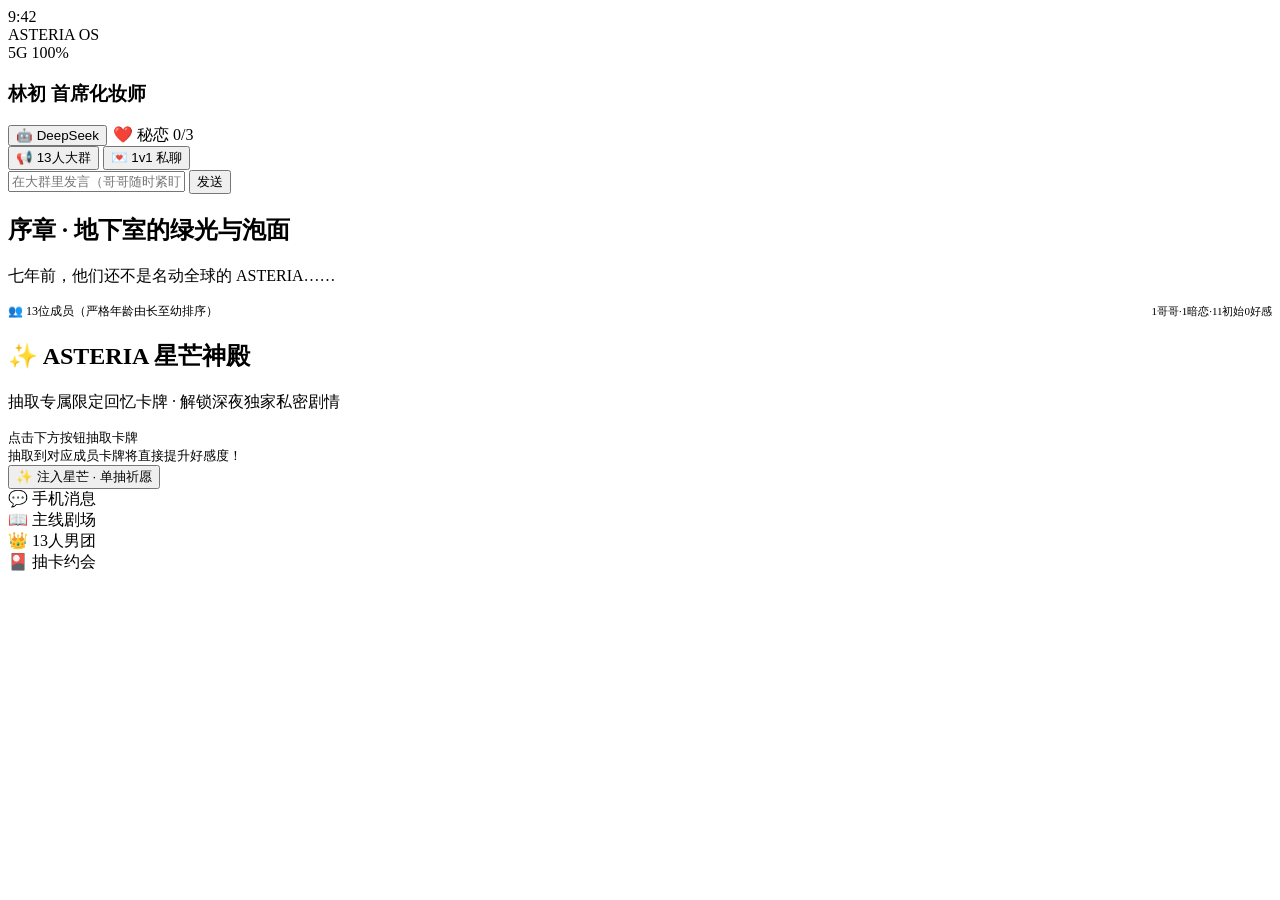
==== static/index.html @ 7b25d42c "feat: complete ASTERIA idol otome game engine with DeepSeek LLM integration" ====
<!DOCTYPE html>
<html lang="zh-CN">
<head>
    <meta charset="UTF-8">
    <meta name="viewport" content="width=device-width, initial-scale=1.0, maximum-scale=1.0, user-scalable=no">
    <title>ASTERIA · 顶流男团恋爱物语 (Idol Otome Game)</title>
    <link rel="stylesheet" href="/css/style.css">
</head>
<body>

<div class="phone-wrapper">
    <!-- 顶部状态栏 -->
    <header class="phone-header">
        <div class="status-bar">
            <span>9:42</span>
            <div class="island-notch">ASTERIA OS</div>
            <span>5G 100%</span>
        </div>
        <div class="player-info-banner">
            <div class="player-meta">
                <h3>
                    <span id="player-name-display">林初</span>
                    <span class="badge-career" id="player-career-display">首席化妆师</span>
                </h3>
            </div>
            <div style="display:flex; gap:6px; align-items:center;">
                <button id="btn-open-llm" class="btn-ai-pill" onclick="openLLMModal()" title="点击配置 DeepSeek AI 拟真对话">
                    <span class="ai-dot"></span>
                    <span id="ai-status-label">🤖 DeepSeek</span>
                </button>
                <div id="danger-pill" class="danger-meter-pill">
                    <span>❤️ 秘恋 0/3</span>
                </div>
            </div>
        </div>
    </header>

    <!-- 主视口内容区 -->
    <main class="phone-content">
        <!-- Tab 1: 手机通讯录与大群/私聊 -->
        <section id="tab-chat" class="tab-pane active">
            <div class="chat-tab-container">
                <div class="chat-subtabs">
                    <button id="btn-subtab-group" class="subtab-btn active" onclick="switchChatSubtab('group')">
                        📢 13人大群
                    </button>
                    <button id="btn-subtab-private" class="subtab-btn" onclick="switchChatSubtab('private')">
                        💌 1v1 私聊
                    </button>
                </div>

                <!-- 13人官方大群视图 -->
                <div id="group-chat-view" style="display:flex; flex-direction:column; flex:1; overflow:hidden;">
                    <div id="group-messages-box" class="chat-messages-box"></div>
                    <div class="chat-input-row">
                        <input type="text" id="group-input" class="chat-input" placeholder="在大群里发言（哥哥随时紧盯防狼）..." onkeydown="if(event.key==='Enter') sendGroupMessage()">
                        <button class="chat-send-btn" onclick="sendGroupMessage()">发送</button>
                    </div>
                </div>

                <!-- 1v1 私聊视图 -->
                <div id="private-chat-view" style="display:none; flex-direction:column; flex:1; overflow:hidden;">
                    <div id="private-slider" class="private-member-slider"></div>
                    <div id="private-chat-title" style="font-size:11px; color:var(--accent-gold); margin-bottom:6px; font-weight:600;"></div>
                    <div id="private-messages-box" class="chat-messages-box"></div>
                    <div class="chat-input-row">
                        <input type="text" id="private-input" class="chat-input" placeholder="与他悄悄私聊..." onkeydown="if(event.key==='Enter') sendPrivateMessage()">
                        <button class="chat-send-btn" onclick="sendPrivateMessage()">私戳</button>
                    </div>
                </div>
            </div>
        </section>

        <!-- Tab 2: 视觉小说主线剧场 -->
        <section id="tab-story" class="tab-pane">
            <div class="story-container">
                <div class="story-header">
                    <h2 id="story-chapter-title">序章 · 地下室的绿光与泡面</h2>
                    <p id="story-chapter-desc">七年前，他们还不是名动全球的 ASTERIA……</p>
                </div>
                <div id="story-viewport" class="story-viewport"></div>
                <div id="story-choices-container" class="story-choices"></div>
            </div>
        </section>

        <!-- Tab 3: 13 人全员花名册 (年龄排序) -->
        <section id="tab-roster" class="tab-pane">
            <div style="font-size:12px;color:var(--text-muted);margin-bottom:10px;display:flex;justify-content:space-between;align-items:center;">
                <span>👥 13位成员（严格年龄由长至幼排序）</span>
                <span style="color:var(--accent-gold);font-size:11px;">1哥哥·1暗恋·11初始0好感</span>
            </div>
            <div id="roster-list" class="roster-container"></div>
        </section>

        <!-- Tab 4: 抽卡神殿 -->
        <section id="tab-gacha" class="tab-pane">
            <div class="gacha-container">
                <div class="gacha-banner">
                    <h2>✨ ASTERIA 星芒神殿</h2>
                    <p>抽取专属限定回忆卡牌 · 解锁深夜独家私密剧情</p>
                </div>
                <div id="gacha-result-box" class="gacha-card-result">
                    <div style="color:var(--text-muted);font-size:13px;">
                        点击下方按钮抽取卡牌<br>抽取到对应成员卡牌将直接提升好感度！
                    </div>
                </div>
                <button id="btn-draw-card" class="gacha-btn-main" onclick="drawGachaCard()">
                    ✨ 注入星芒 · 单抽祈愿
                </button>
            </div>
        </section>
    </main>

    <!-- 底部导航 Dock 栏 -->
    <nav class="bottom-nav">
        <div class="nav-item active" data-tab="tab-chat">
            <span class="icon">💬</span>
            <span>手机消息</span>
        </div>
        <div class="nav-item" data-tab="tab-story">
            <span class="icon">📖</span>
            <span>主线剧场</span>
        </div>
        <div class="nav-item" data-tab="tab-roster">
            <span class="icon">👑</span>
            <span>13人男团</span>
        </div>
        <div class="nav-item" data-tab="tab-gacha">
            <span class="icon">🎴</span>
            <span>抽卡约会</span>
        </div>
    </nav>

    <!-- 开局创角与命运轮盘模态框 (Genesis Modal) -->
    <div id="genesis-modal" class="modal-overlay" style="display:none;">
        <div class="modal-card">
            <h2>🎲 ASTERIA 命运启航 (从0开局)</h2>
            <p style="font-size:12px;color:var(--text-muted);text-align:center;margin-bottom:14px;">
                重新开始攻略！每次开局随机抽取 1 位亲哥哥，再从 12 位队友中秘密抽取 1 位暗恋者！其余 11 人从 0 好感开始慢慢攀登！
            </p>

            <div class="genesis-field">
                <label>女主姓名</label>
                <input type="text" id="genesis-name" class="genesis-input" value="林初">
            </div>

            <div class="genesis-field">
                <label>选择女主自由职业（决定专属切入视角与剧情加成）</label>
                <div id="career-options-container" class="career-grid"></div>
            </div>

            <button id="btn-start-genesis" class="btn-primary-block" onclick="submitGenesis()">
                🎲 启动命运轮盘 (从0开始)
            </button>
        </div>
    </div>

    <!-- DeepSeek 大模型驱动设置模态框 (LLM Modal) -->
    <div id="llm-modal" class="modal-overlay" style="display:none;">
        <div class="modal-card">
            <div style="display:flex; justify-content:space-between; align-items:center; margin-bottom:8px;">
                <h2 style="font-size:16px; margin:0;">🤖 DeepSeek AI 灵魂注入</h2>
                <button onclick="closeLLMModal()" style="background:none; border:none; color:var(--text-muted); font-size:18px; cursor:pointer;">✕</button>
            </div>
            <p style="font-size:12px;color:var(--text-muted);margin-bottom:12px;line-height:1.5;">
                接入 <b>DeepSeek-V3/R1</b>，赋予 13 位男主无穷尽的拟真即时对话、兄妹查岗修罗场与病娇黑化推拉。若未配置或调用超时，系统将自动无缝降级为本地精修台词保底。
            </p>

            <div class="genesis-field">
                <label>DeepSeek API Key</label>
                <div style="display:flex; gap:6px;">
                    <input type="password" id="llm-api-key" class="genesis-input" placeholder="sk-xxxxxxxxxxxxxxxxxxxx" style="flex:1;">
                    <button type="button" class="btn-mini" onclick="toggleKeyVisibility()" style="white-space:nowrap;">👁️</button>
                </div>
            </div>

            <div class="genesis-field">
                <label>模型选择</label>
                <select id="llm-model-select" class="genesis-input" style="background:var(--bg-secondary); color:var(--text-primary);">
                    <option value="deepseek-chat">deepseek-chat (DeepSeek-V3 推荐 · 拟真推拉秒回)</option>
                    <option value="deepseek-reasoner">deepseek-reasoner (DeepSeek-R1 · 深度思考版)</option>
                </select>
            </div>

            <div class="genesis-field">
                <label>API Base URL (默认官方地址)</label>
                <input type="text" id="llm-api-base" class="genesis-input" value="https://api.deepseek.com">
            </div>

            <div id="llm-status-box" style="font-size:11px; padding:8px 10px; border-radius:8px; margin-bottom:12px; background:rgba(255,255,255,0.05); color:var(--text-muted); border:1px solid var(--border-color);">
                检测状态中...
            </div>

            <div style="display:flex; gap:8px;">
                <button id="btn-test-llm" class="btn-mini" style="flex:1; padding:8px;" onclick="testLLMConnection()">⚡ 测试连接</button>
                <button id="btn-save-llm" class="chat-send-btn" style="flex:1; padding:8px;" onclick="saveLLMConfig()">💾 保存并激活</button>
            </div>

            <div style="margin-top:8px; text-align:center;">
                <button onclick="clearLLMConfig()" style="background:none; border:none; font-size:11px; color:#e74c3c; cursor:pointer; text-decoration:underline;">
                    清空 Key / 切回纯本地词库
                </button>
            </div>
        </div>
    </div>
</div>

<script src="/js/app.js"></script>
</body>
</html>
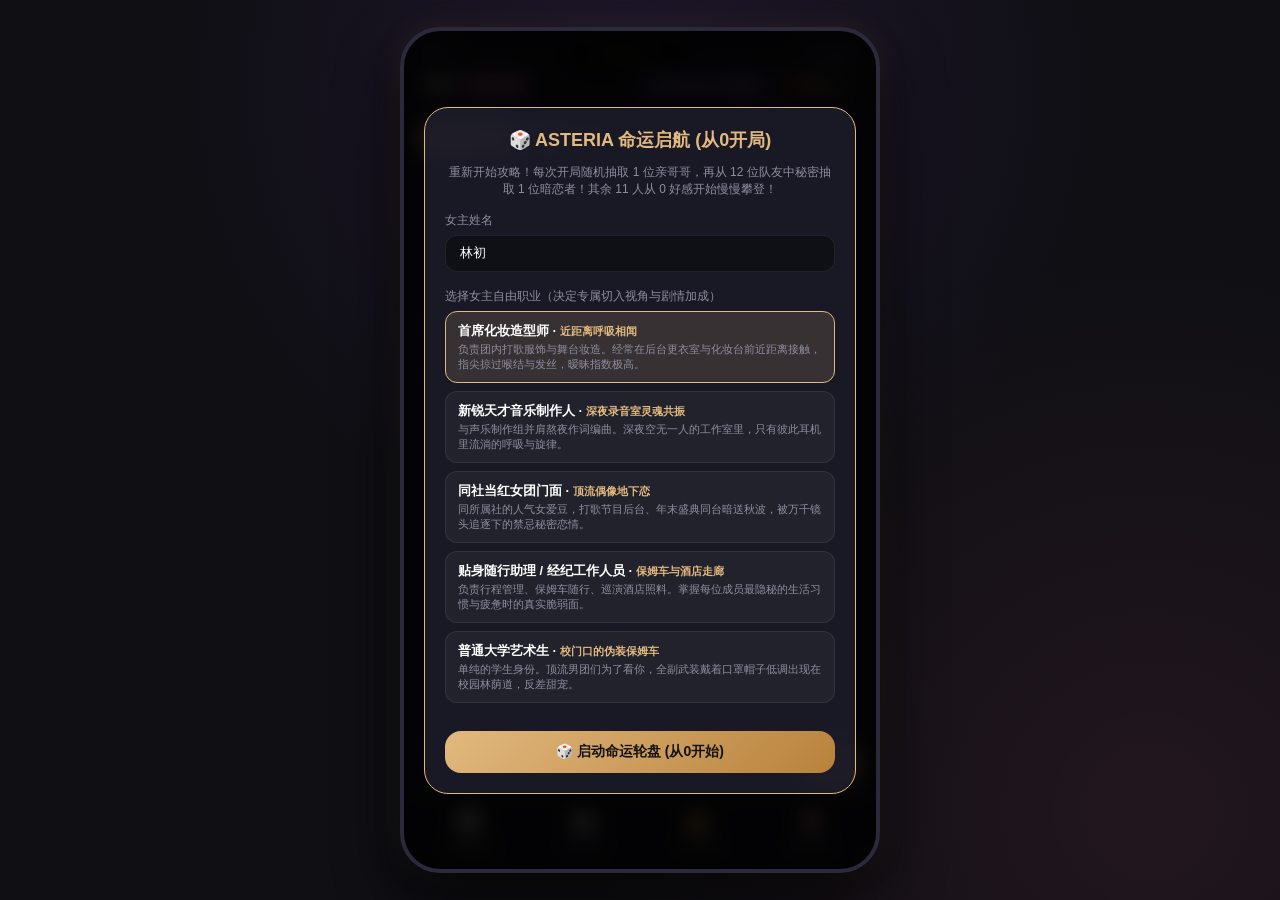
==== commit e27e0ae9: "fix: replace root index.html with ASTERIA game and support GitHub Pages standalone mode" ====
--- a/static/index.html
+++ b/static/index.html
@@ -4,7 +4,7 @@
     <meta charset="UTF-8">
     <meta name="viewport" content="width=device-width, initial-scale=1.0, maximum-scale=1.0, user-scalable=no">
     <title>ASTERIA · 顶流男团恋爱物语 (Idol Otome Game)</title>
-    <link rel="stylesheet" href="/css/style.css">
+    <link rel="stylesheet" href="./css/style.css">
 </head>
 <body>
 
@@ -205,6 +205,8 @@
     </div>
 </div>
 
-<script src="/js/app.js"></script>
+<script src="./js/game_data.js"></script>
+<script src="./js/client_engine.js"></script>
+<script src="./js/app.js"></script>
 </body>
 </html>
--- a/static/css/style.css
+++ b/static/css/style.css
@@ -0,0 +1,900 @@
+/* ASTERIA 乙女向工业级前端样式表 */
+:root {
+  --bg-primary: #0f0f14;
+  --bg-secondary: #181822;
+  --bg-card: rgba(30, 30, 44, 0.85);
+  --border-color: rgba(255, 255, 255, 0.08);
+  --accent-gold: #e2b97f;
+  --accent-pink: #ff6b8b;
+  --accent-purple: #9b51e0;
+  --accent-cyan: #00d2d3;
+  --text-primary: #ffffff;
+  --text-muted: #8e8ea0;
+  --danger-red: #ff4757;
+  --danger-glow: rgba(255, 71, 87, 0.4);
+}
+
+/* 全团黑化专属暗黑疯批主题 */
+body.blackened-mode {
+  --bg-primary: #0a0304;
+  --bg-secondary: #1a0508;
+  --bg-card: rgba(45, 10, 15, 0.9);
+  --border-color: rgba(255, 71, 87, 0.3);
+  --accent-gold: #ff3838;
+  --accent-pink: #c0392b;
+  --text-primary: #ffdddd;
+  animation: pulse-danger 3s infinite alternate;
+}
+
+@keyframes pulse-danger {
+  0% { box-shadow: inset 0 0 50px rgba(255, 0, 0, 0.2); }
+  100% { box-shadow: inset 0 0 100px rgba(255, 0, 0, 0.4); }
+}
+
+* {
+  box-sizing: border-box;
+  margin: 0;
+  padding: 0;
+  font-family: -apple-system, BlinkMacSystemFont, "PingFang SC", "Hiragino Sans GB", "Microsoft YaHei", sans-serif;
+  -webkit-font-smoothing: antialiased;
+}
+
+body {
+  background-color: var(--bg-primary);
+  color: var(--text-primary);
+  min-height: 100vh;
+  display: flex;
+  justify-content: center;
+  align-items: center;
+  background-image: radial-gradient(circle at 50% 10%, rgba(155, 81, 224, 0.12), transparent 45%),
+                    radial-gradient(circle at 90% 90%, rgba(255, 107, 139, 0.08), transparent 40%);
+}
+
+/* 手机模拟器外壳 */
+.phone-wrapper {
+  width: 100%;
+  max-width: 480px;
+  height: 94vh;
+  max-height: 920px;
+  background-color: var(--bg-secondary);
+  border-radius: 40px;
+  border: 4px solid #2a2a3c;
+  box-shadow: 0 25px 60px rgba(0, 0, 0, 0.8), 0 0 30px rgba(226, 185, 127, 0.1);
+  display: flex;
+  flex-direction: column;
+  overflow: hidden;
+  position: relative;
+}
+
+/* 顶部状态栏与灵动岛 */
+.phone-header {
+  padding: 12px 20px 8px;
+  background: rgba(20, 20, 30, 0.8);
+  backdrop-filter: blur(16px);
+  border-bottom: 1px solid var(--border-color);
+  z-index: 10;
+}
+
+.status-bar {
+  display: flex;
+  justify-content: space-between;
+  align-items: center;
+  font-size: 12px;
+  color: var(--text-muted);
+  margin-bottom: 8px;
+}
+
+.island-notch {
+  background: #000;
+  width: 110px;
+  height: 22px;
+  border-radius: 12px;
+  display: flex;
+  align-items: center;
+  justify-content: center;
+  font-size: 11px;
+  color: var(--accent-gold);
+  letter-spacing: 0.5px;
+}
+
+.player-info-banner {
+  display: flex;
+  justify-content: space-between;
+  align-items: center;
+}
+
+.player-meta h3 {
+  font-size: 15px;
+  font-weight: 600;
+  color: #fff;
+  display: flex;
+  align-items: center;
+  gap: 6px;
+}
+
+.badge-career {
+  font-size: 11px;
+  padding: 2px 8px;
+  border-radius: 12px;
+  background: linear-gradient(135deg, rgba(255, 107, 139, 0.25), rgba(155, 81, 224, 0.25));
+  border: 1px solid rgba(255, 107, 139, 0.4);
+  color: #ff9fb4;
+}
+
+.danger-meter-pill {
+  font-size: 11px;
+  padding: 4px 10px;
+  border-radius: 16px;
+  background: rgba(0, 0, 0, 0.5);
+  border: 1px solid var(--accent-gold);
+  color: var(--accent-gold);
+  display: flex;
+  align-items: center;
+  gap: 5px;
+  font-weight: 600;
+}
+
+.danger-meter-pill.danger-high {
+  border-color: var(--danger-red);
+  color: var(--danger-red);
+  background: rgba(255, 71, 87, 0.2);
+  animation: blink-pill 1s infinite alternate;
+}
+
+@keyframes blink-pill {
+  0% { transform: scale(1); }
+  100% { transform: scale(1.05); }
+}
+
+/* 主内容视图容器 */
+.phone-content {
+  flex: 1;
+  overflow-y: auto;
+  position: relative;
+  scrollbar-width: thin;
+  scrollbar-color: rgba(255, 255, 255, 0.2) transparent;
+}
+
+.tab-pane {
+  display: none;
+  padding: 16px;
+  height: 100%;
+  animation: fadeIn 0.25s ease;
+}
+
+.tab-pane.active {
+  display: flex;
+  flex-direction: column;
+}
+
+@keyframes fadeIn {
+  from { opacity: 0; transform: translateY(6px); }
+  to { opacity: 1; transform: translateY(0); }
+}
+
+/* 底部应用栏 / Dock 栏 */
+.bottom-nav {
+  display: flex;
+  justify-content: space-around;
+  padding: 10px 8px 16px;
+  background: rgba(18, 18, 28, 0.95);
+  backdrop-filter: blur(20px);
+  border-top: 1px solid var(--border-color);
+  z-index: 10;
+}
+
+.nav-item {
+  display: flex;
+  flex-direction: column;
+  align-items: center;
+  gap: 4px;
+  color: var(--text-muted);
+  font-size: 11px;
+  cursor: pointer;
+  transition: all 0.2s ease;
+  flex: 1;
+}
+
+.nav-item .icon {
+  font-size: 20px;
+}
+
+.nav-item.active {
+  color: var(--accent-gold);
+  transform: scale(1.05);
+}
+
+/* Tab 1: 手机大群与私聊交互 */
+.chat-tab-container {
+  display: flex;
+  flex-direction: column;
+  height: 100%;
+}
+
+.chat-subtabs {
+  display: flex;
+  gap: 8px;
+  margin-bottom: 12px;
+}
+
+.subtab-btn {
+  padding: 6px 14px;
+  border-radius: 20px;
+  border: 1px solid var(--border-color);
+  background: rgba(255, 255, 255, 0.05);
+  color: var(--text-muted);
+  font-size: 12px;
+  cursor: pointer;
+  transition: all 0.2s;
+}
+
+.subtab-btn.active {
+  background: linear-gradient(135deg, var(--accent-gold), #d4984f);
+  color: #12121c;
+  font-weight: 600;
+  border-color: var(--accent-gold);
+}
+
+.chat-messages-box {
+  flex: 1;
+  overflow-y: auto;
+  display: flex;
+  flex-direction: column;
+  gap: 12px;
+  padding-right: 4px;
+  margin-bottom: 12px;
+}
+
+.message-bubble {
+  max-width: 82%;
+  display: flex;
+  flex-direction: column;
+}
+
+.message-bubble.other {
+  align-self: flex-start;
+}
+
+.message-bubble.mine {
+  align-self: flex-end;
+}
+
+.msg-sender {
+  font-size: 11px;
+  color: var(--accent-gold);
+  margin-bottom: 3px;
+  display: flex;
+  align-items: center;
+  gap: 4px;
+}
+
+.msg-tag-brother {
+  background: #3498db;
+  color: #fff;
+  padding: 1px 4px;
+  border-radius: 4px;
+  font-size: 9px;
+}
+
+.msg-tag-crush {
+  background: #e74c3c;
+  color: #fff;
+  padding: 1px 4px;
+  border-radius: 4px;
+  font-size: 9px;
+}
+
+.msg-tag-dating {
+  background: #ff6b8b;
+  color: #fff;
+  padding: 1px 4px;
+  border-radius: 4px;
+  font-size: 9px;
+}
+
+.msg-body {
+  padding: 10px 14px;
+  border-radius: 16px;
+  font-size: 13px;
+  line-height: 1.45;
+  word-break: break-word;
+}
+
+.message-bubble.other .msg-body {
+  background: var(--bg-card);
+  color: #fff;
+  border: 1px solid var(--border-color);
+  border-top-left-radius: 4px;
+}
+
+.message-bubble.mine .msg-body {
+  background: linear-gradient(135deg, var(--accent-gold), #c99349);
+  color: #111;
+  font-weight: 500;
+  border-top-right-radius: 4px;
+}
+
+.chat-input-row {
+  display: flex;
+  gap: 8px;
+  align-items: center;
+}
+
+.chat-input {
+  flex: 1;
+  padding: 10px 14px;
+  border-radius: 20px;
+  background: var(--bg-card);
+  border: 1px solid var(--border-color);
+  color: #fff;
+  font-size: 13px;
+  outline: none;
+}
+
+.chat-send-btn {
+  padding: 10px 16px;
+  border-radius: 20px;
+  background: linear-gradient(135deg, var(--accent-gold), #b8823b);
+  border: none;
+  color: #111;
+  font-weight: 600;
+  font-size: 13px;
+  cursor: pointer;
+}
+
+/* 1v1 私聊选人横条 */
+.private-member-slider {
+  display: flex;
+  gap: 10px;
+  overflow-x: auto;
+  padding: 4px 2px 10px;
+  margin-bottom: 10px;
+  scrollbar-width: none;
+}
+
+.member-chip {
+  flex-shrink: 0;
+  display: flex;
+  flex-direction: column;
+  align-items: center;
+  gap: 4px;
+  cursor: pointer;
+  opacity: 0.6;
+  transition: all 0.2s;
+}
+
+.member-chip.selected {
+  opacity: 1;
+  transform: scale(1.08);
+}
+
+.chip-avatar {
+  width: 44px;
+  height: 44px;
+  border-radius: 50%;
+  display: flex;
+  align-items: center;
+  justify-content: center;
+  font-size: 15px;
+  font-weight: bold;
+  color: #fff;
+  border: 2px solid transparent;
+}
+
+.member-chip.selected .chip-avatar {
+  border-color: var(--accent-gold);
+  box-shadow: 0 0 12px var(--accent-gold);
+}
+
+.chip-name {
+  font-size: 11px;
+  color: #ddd;
+}
+
+/* Tab 2: 视觉小说剧场 (Story AVG) */
+.story-container {
+  height: 100%;
+  display: flex;
+  flex-direction: column;
+  justify-content: space-between;
+}
+
+.story-header {
+  margin-bottom: 10px;
+}
+
+.story-header h2 {
+  font-size: 16px;
+  color: var(--accent-gold);
+}
+
+.story-header p {
+  font-size: 11px;
+  color: var(--text-muted);
+  margin-top: 2px;
+}
+
+.story-viewport {
+  flex: 1;
+  background: linear-gradient(180deg, rgba(20, 15, 30, 0.9), rgba(10, 8, 16, 0.95));
+  border-radius: 20px;
+  border: 1px solid var(--border-color);
+  padding: 16px;
+  display: flex;
+  flex-direction: column;
+  gap: 14px;
+  overflow-y: auto;
+  position: relative;
+}
+
+.story-bubble {
+  background: rgba(255, 255, 255, 0.04);
+  border-left: 3px solid var(--accent-gold);
+  padding: 10px 14px;
+  border-radius: 8px;
+  font-size: 13px;
+  line-height: 1.5;
+}
+
+.story-bubble .speaker-name {
+  font-weight: 600;
+  color: var(--accent-gold);
+  margin-bottom: 4px;
+  font-size: 12px;
+}
+
+.story-choices {
+  display: flex;
+  flex-direction: column;
+  gap: 10px;
+  margin-top: 14px;
+}
+
+.choice-btn {
+  padding: 12px 16px;
+  border-radius: 12px;
+  background: linear-gradient(135deg, rgba(40, 35, 60, 0.9), rgba(30, 25, 45, 0.9));
+  border: 1px solid rgba(226, 185, 127, 0.3);
+  color: #fff;
+  font-size: 13px;
+  text-align: left;
+  cursor: pointer;
+  transition: all 0.2s;
+  display: flex;
+  align-items: center;
+  justify-content: space-between;
+}
+
+.choice-btn:hover {
+  border-color: var(--accent-gold);
+  background: rgba(226, 185, 127, 0.15);
+  transform: translateX(4px);
+}
+
+/* Tab 3: 13 人全员花名册 */
+.roster-container {
+  display: flex;
+  flex-direction: column;
+  gap: 12px;
+  height: 100%;
+  overflow-y: auto;
+}
+
+.character-card {
+  background: var(--bg-card);
+  border: 1px solid var(--border-color);
+  border-radius: 16px;
+  padding: 12px 14px;
+  display: flex;
+  gap: 12px;
+  align-items: center;
+  transition: all 0.2s;
+}
+
+.character-card.is-brother {
+  border-color: #3498db;
+  background: linear-gradient(135deg, rgba(52, 152, 219, 0.1), transparent);
+}
+
+.character-card.is-crush {
+  border-color: #e74c3c;
+  background: linear-gradient(135deg, rgba(231, 76, 60, 0.1), transparent);
+}
+
+.character-card.is-dating {
+  border-color: var(--accent-pink);
+  background: linear-gradient(135deg, rgba(255, 107, 139, 0.18), transparent);
+  box-shadow: 0 0 15px rgba(255, 107, 139, 0.2);
+}
+
+.card-avatar-box {
+  position: relative;
+}
+
+.card-avatar {
+  width: 52px;
+  height: 52px;
+  border-radius: 14px;
+  display: flex;
+  align-items: center;
+  justify-content: center;
+  font-size: 18px;
+  font-weight: bold;
+  color: #fff;
+}
+
+.card-age-tag {
+  position: absolute;
+  top: -6px;
+  left: -6px;
+  background: rgba(0, 0, 0, 0.85);
+  border: 1px solid var(--accent-gold);
+  color: var(--accent-gold);
+  font-size: 9px;
+  padding: 1px 4px;
+  border-radius: 8px;
+}
+
+.card-info {
+  flex: 1;
+}
+
+.card-name-row {
+  display: flex;
+  justify-content: space-between;
+  align-items: center;
+  margin-bottom: 2px;
+}
+
+.card-name {
+  font-size: 14px;
+  font-weight: 600;
+  color: #fff;
+}
+
+.card-identity-tag {
+  font-size: 10px;
+  padding: 1px 6px;
+  border-radius: 10px;
+  font-weight: 500;
+}
+
+.tag-brother { background: #3498db; color: #fff; }
+.tag-crush { background: #e74c3c; color: #fff; }
+.tag-dating { background: #ff6b8b; color: #fff; }
+.tag-member { background: rgba(255, 255, 255, 0.1); color: #aaa; }
+
+.card-unit {
+  font-size: 11px;
+  color: var(--text-muted);
+  margin-bottom: 6px;
+}
+
+.aff-bar-wrapper {
+  background: rgba(0, 0, 0, 0.4);
+  height: 6px;
+  border-radius: 3px;
+  overflow: hidden;
+  margin-bottom: 6px;
+}
+
+.aff-bar-fill {
+  background: linear-gradient(90deg, var(--accent-gold), var(--accent-pink));
+  height: 100%;
+  border-radius: 3px;
+  transition: width 0.3s;
+}
+
+.card-actions {
+  display: flex;
+  gap: 6px;
+}
+
+.btn-mini {
+  padding: 4px 8px;
+  font-size: 10px;
+  border-radius: 8px;
+  border: 1px solid var(--border-color);
+  background: rgba(255, 255, 255, 0.06);
+  color: #fff;
+  cursor: pointer;
+  transition: all 0.2s;
+}
+
+.btn-mini:hover {
+  background: var(--accent-gold);
+  color: #111;
+}
+
+/* Tab 4: 抽卡神殿 */
+.gacha-container {
+  display: flex;
+  flex-direction: column;
+  align-items: center;
+  height: 100%;
+  justify-content: space-between;
+  text-align: center;
+}
+
+.gacha-banner {
+  width: 100%;
+  padding: 24px 16px;
+  border-radius: 20px;
+  background: linear-gradient(135deg, rgba(155, 81, 224, 0.3), rgba(255, 107, 139, 0.2));
+  border: 1px solid var(--border-color);
+  margin-bottom: 16px;
+}
+
+.gacha-banner h2 {
+  font-size: 18px;
+  color: var(--accent-gold);
+  margin-bottom: 6px;
+}
+
+.gacha-banner p {
+  font-size: 12px;
+  color: #ccc;
+}
+
+.gacha-card-result {
+  flex: 1;
+  width: 100%;
+  display: flex;
+  flex-direction: column;
+  justify-content: center;
+  align-items: center;
+}
+
+.card-display-box {
+  width: 220px;
+  height: 310px;
+  border-radius: 18px;
+  background: linear-gradient(135deg, #2b1f3d, #1a1528);
+  border: 2px solid var(--accent-gold);
+  box-shadow: 0 10px 30px rgba(226, 185, 127, 0.25);
+  display: flex;
+  flex-direction: column;
+  justify-content: space-between;
+  padding: 16px;
+  animation: cardFlip 0.5s ease;
+}
+
+@keyframes cardFlip {
+  0% { transform: rotateY(90deg) scale(0.8); opacity: 0; }
+  100% { transform: rotateY(0deg) scale(1); opacity: 1; }
+}
+
+.card-tier-badge {
+  align-self: flex-start;
+  padding: 2px 10px;
+  border-radius: 12px;
+  font-size: 12px;
+  font-weight: 800;
+  background: linear-gradient(90deg, #f39c12, #e74c3c);
+  color: #fff;
+}
+
+.card-title-lg {
+  font-size: 17px;
+  font-weight: bold;
+  color: var(--accent-gold);
+  margin: 8px 0 4px;
+}
+
+.card-owner {
+  font-size: 13px;
+  color: #ddd;
+}
+
+.card-story-snippet {
+  font-size: 11px;
+  color: #aaa;
+  line-height: 1.4;
+  text-align: left;
+  background: rgba(0, 0, 0, 0.4);
+  padding: 8px;
+  border-radius: 8px;
+  margin-top: 8px;
+}
+
+.gacha-btn-main {
+  width: 100%;
+  padding: 14px;
+  border-radius: 25px;
+  background: linear-gradient(135deg, var(--accent-gold), #b8823b);
+  border: none;
+  font-size: 15px;
+  font-weight: bold;
+  color: #111;
+  cursor: pointer;
+  box-shadow: 0 4px 15px rgba(226, 185, 127, 0.4);
+  margin-top: 16px;
+  transition: all 0.2s;
+}
+
+.gacha-btn-main:hover {
+  transform: translateY(-2px);
+  box-shadow: 0 6px 20px rgba(226, 185, 127, 0.6);
+}
+
+/* 弹窗与开局创角转盘 */
+.modal-overlay {
+  position: absolute;
+  top: 0;
+  left: 0;
+  width: 100%;
+  height: 100%;
+  background: rgba(0, 0, 0, 0.85);
+  backdrop-filter: blur(10px);
+  z-index: 100;
+  display: flex;
+  justify-content: center;
+  align-items: center;
+  padding: 20px;
+}
+
+.modal-card {
+  width: 100%;
+  background: var(--bg-card);
+  border: 1px solid var(--accent-gold);
+  border-radius: 24px;
+  padding: 20px;
+  max-height: 90%;
+  overflow-y: auto;
+}
+
+.modal-card h2 {
+  font-size: 18px;
+  color: var(--accent-gold);
+  text-align: center;
+  margin-bottom: 12px;
+}
+
+.genesis-field {
+  margin-bottom: 16px;
+}
+
+.genesis-field label {
+  font-size: 12px;
+  color: var(--text-muted);
+  display: block;
+  margin-bottom: 6px;
+}
+
+.genesis-input {
+  width: 100%;
+  padding: 10px 14px;
+  border-radius: 12px;
+  background: rgba(0, 0, 0, 0.4);
+  border: 1px solid var(--border-color);
+  color: #fff;
+  font-size: 13px;
+}
+
+.career-grid {
+  display: flex;
+  flex-direction: column;
+  gap: 8px;
+}
+
+.career-option {
+  padding: 10px 12px;
+  border-radius: 12px;
+  border: 1px solid var(--border-color);
+  background: rgba(255, 255, 255, 0.04);
+  cursor: pointer;
+  transition: all 0.2s;
+}
+
+.career-option.selected {
+  border-color: var(--accent-gold);
+  background: rgba(226, 185, 127, 0.15);
+}
+
+.career-title {
+  font-size: 13px;
+  font-weight: 600;
+  color: #fff;
+}
+
+.career-desc {
+  font-size: 11px;
+  color: var(--text-muted);
+  margin-top: 2px;
+}
+
+.btn-primary-block {
+  width: 100%;
+  padding: 12px;
+  border-radius: 16px;
+  background: linear-gradient(135deg, var(--accent-gold), #b8823b);
+  border: none;
+  font-size: 14px;
+  font-weight: bold;
+  color: #111;
+  cursor: pointer;
+  margin-top: 12px;
+}
+
+/* AI 拟真状态胶囊与呼吸灯 */
+.btn-ai-pill {
+  display: inline-flex;
+  align-items: center;
+  gap: 5px;
+  padding: 4px 10px;
+  border-radius: 20px;
+  background: rgba(155, 81, 224, 0.15);
+  border: 1px solid rgba(155, 81, 224, 0.4);
+  color: #d1b2ff;
+  font-size: 10px;
+  font-weight: 600;
+  cursor: pointer;
+  transition: all 0.25s ease;
+}
+
+.btn-ai-pill:hover {
+  background: rgba(155, 81, 224, 0.3);
+  box-shadow: 0 0 10px rgba(155, 81, 224, 0.4);
+}
+
+.btn-ai-pill.active {
+  background: rgba(0, 210, 211, 0.15);
+  border-color: rgba(0, 210, 211, 0.5);
+  color: #00d2d3;
+}
+
+.ai-dot {
+  width: 6px;
+  height: 6px;
+  border-radius: 50%;
+  background-color: #8e8ea0;
+}
+
+.btn-ai-pill.active .ai-dot {
+  background-color: #00d2d3;
+  box-shadow: 0 0 6px #00d2d3;
+  animation: pulse-ai 2s infinite;
+}
+
+@keyframes pulse-ai {
+  0% { transform: scale(0.9); opacity: 0.7; }
+  50% { transform: scale(1.2); opacity: 1; }
+  100% { transform: scale(0.9); opacity: 0.7; }
+}
+
+/* 消息上的 AI 标识小徽章 */
+.msg-ai-sparkle {
+  display: inline-block;
+  font-size: 9px;
+  padding: 1px 4px;
+  border-radius: 4px;
+  background: rgba(155, 81, 224, 0.25);
+  color: #e0b0ff;
+  border: 1px solid rgba(155, 81, 224, 0.4);
+  margin-left: 4px;
+  vertical-align: middle;
+}
+
+/* 输入中跳动圆点动画 */
+.typing-dots {
+  display: inline-flex;
+  gap: 4px;
+  padding: 4px 6px;
+  align-items: center;
+}
+
+.typing-dots span {
+  width: 5px;
+  height: 5px;
+  background: var(--accent-gold);
+  border-radius: 50%;
+  animation: typing-jump 1.4s infinite ease-in-out both;
+}
+
+.typing-dots span:nth-child(1) { animation-delay: -0.32s; }
+.typing-dots span:nth-child(2) { animation-delay: -0.16s; }
+
+@keyframes typing-jump {
+  0%, 80%, 100% { transform: scale(0); opacity: 0.3; }
+  40% { transform: scale(1); opacity: 1; }
+}
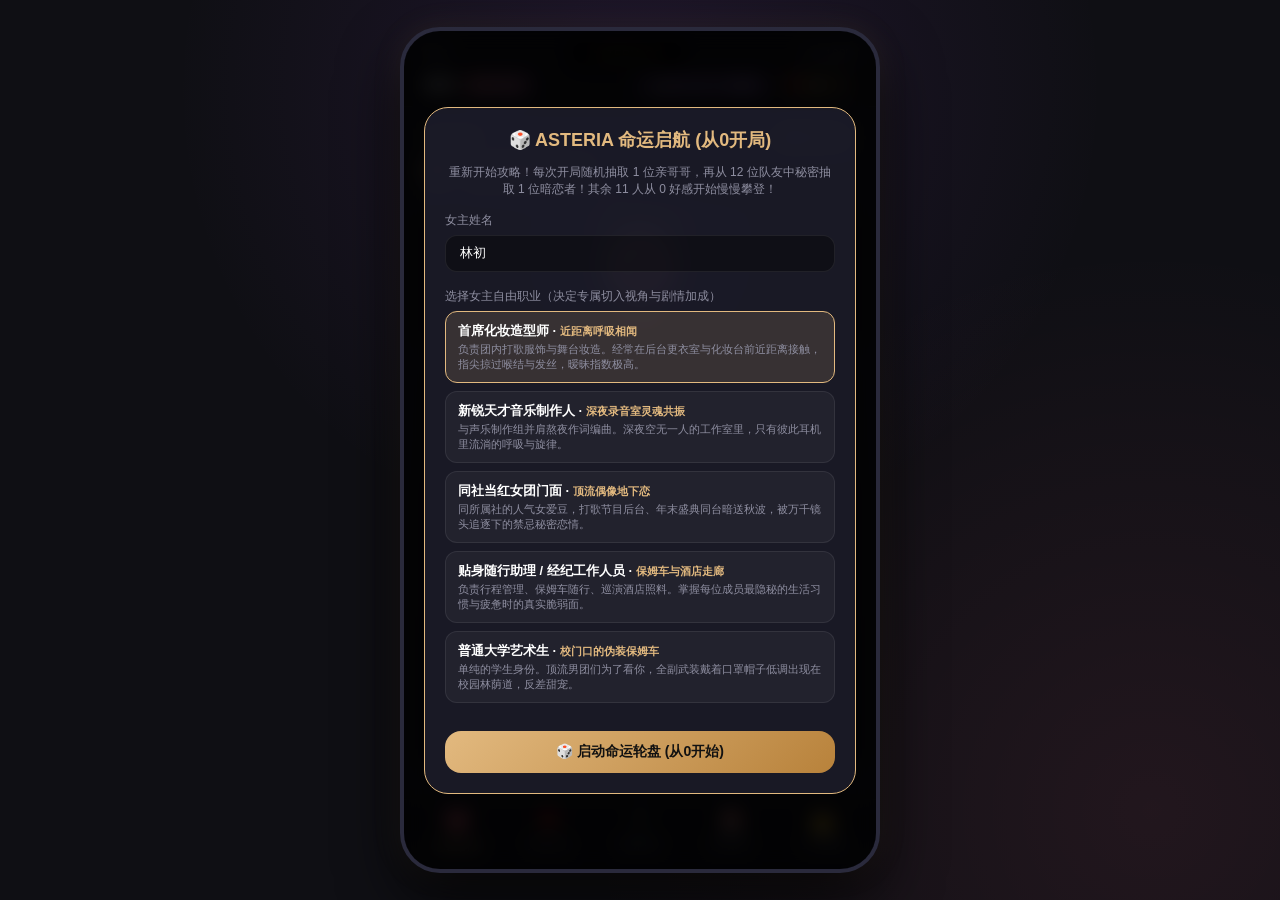
==== commit fac8a260: "feat: pivot to rich story-driven AVG romance engine with 8 chapters and character dates" ====
--- a/static/index.html
+++ b/static/index.html
@@ -37,8 +37,56 @@
 
     <!-- 主视口内容区 -->
     <main class="phone-content">
-        <!-- Tab 1: 手机通讯录与大群/私聊 -->
-        <section id="tab-chat" class="tab-pane active">
+        <!-- Tab 1: 恋爱视觉小说主线剧场 (核心驱动) -->
+        <section id="tab-story" class="tab-pane active">
+            <div class="story-container">
+                <!-- 章节选择与进度条 -->
+                <div class="story-chapter-bar">
+                    <span id="story-progress-indicator" style="font-size:11px; color:var(--accent-gold); font-weight:bold;">第 1/8 章</span>
+                    <button class="btn-mini" onclick="showChapterListModal()" style="font-size:10px; padding:2px 8px;">📑 选章回顾</button>
+                </div>
+                <div class="story-header">
+                    <h2 id="story-chapter-title">序章 · 地下室的旧时月光</h2>
+                    <p id="story-chapter-desc">七年前，他们还不是名动全球的 ASTERIA……</p>
+                </div>
+                <!-- 沉浸式舞台演出与立绘展示区 -->
+                <div class="stage-visual-container">
+                    <div id="stage-backdrop" class="stage-backdrop">
+                        <div class="stage-spotlight"></div>
+                        <div id="stage-character-silhouette" class="stage-character-box">
+                            <div class="character-glow-halo"></div>
+                            <div class="character-title-tag" id="stage-speaker-tag">ASTERIA</div>
+                        </div>
+                    </div>
+                </div>
+                <!-- 故事对话滚动视口 -->
+                <div id="story-viewport" class="story-viewport"></div>
+                <!-- 剧情抉择分支 -->
+                <div id="story-choices-container" class="story-choices"></div>
+            </div>
+        </section>
+
+        <!-- Tab 2: 男主专属私密约会 -->
+        <section id="tab-dates" class="tab-pane">
+            <div class="dates-container">
+                <div style="font-size:12px;color:var(--text-muted);margin-bottom:10px;display:flex;justify-content:space-between;align-items:center;">
+                    <span>🌹 核心男主专属 1v1 甜蜜约会篇章</span>
+                    <span style="color:var(--accent-pink);font-size:11px;">心动独处 · 专属情话</span>
+                </div>
+                <div id="dates-list" class="dates-list-grid"></div>
+                <!-- 约会剧情播放弹窗视窗 -->
+                <div id="date-play-view" style="display:none; margin-top:14px; background:rgba(0,0,0,0.6); border:1px solid var(--accent-pink); border-radius:16px; padding:12px;">
+                    <div style="display:flex; justify-content:space-between; align-items:center; margin-bottom:8px;">
+                        <h3 id="date-play-title" style="font-size:13px; color:var(--accent-pink); margin:0;"></h3>
+                        <button onclick="closeDatePlay()" style="background:none; border:none; color:var(--text-muted); cursor:pointer;">✕</button>
+                    </div>
+                    <div id="date-play-dialogues" style="max-height:220px; overflow-y:auto; display:flex; flex-direction:column; gap:8px;"></div>
+                </div>
+            </div>
+        </section>
+
+        <!-- Tab 3: 手机通讯录 (大群与私聊调剂) -->
+        <section id="tab-chat" class="tab-pane">
             <div class="chat-tab-container">
                 <div class="chat-subtabs">
                     <button id="btn-subtab-group" class="subtab-btn active" onclick="switchChatSubtab('group')">
@@ -71,19 +119,7 @@
             </div>
         </section>
 
-        <!-- Tab 2: 视觉小说主线剧场 -->
-        <section id="tab-story" class="tab-pane">
-            <div class="story-container">
-                <div class="story-header">
-                    <h2 id="story-chapter-title">序章 · 地下室的绿光与泡面</h2>
-                    <p id="story-chapter-desc">七年前，他们还不是名动全球的 ASTERIA……</p>
-                </div>
-                <div id="story-viewport" class="story-viewport"></div>
-                <div id="story-choices-container" class="story-choices"></div>
-            </div>
-        </section>
-
-        <!-- Tab 3: 13 人全员花名册 (年龄排序) -->
+        <!-- Tab 4: 13 人全员花名册 (年龄排序) -->
         <section id="tab-roster" class="tab-pane">
             <div style="font-size:12px;color:var(--text-muted);margin-bottom:10px;display:flex;justify-content:space-between;align-items:center;">
                 <span>👥 13位成员（严格年龄由长至幼排序）</span>
@@ -92,7 +128,7 @@
             <div id="roster-list" class="roster-container"></div>
         </section>
 
-        <!-- Tab 4: 抽卡神殿 -->
+        <!-- Tab 5: 抽卡神殿 -->
         <section id="tab-gacha" class="tab-pane">
             <div class="gacha-container">
                 <div class="gacha-banner">
@@ -111,23 +147,27 @@
         </section>
     </main>
 
-    <!-- 底部导航 Dock 栏 -->
+    <!-- 底部导航 Dock 栏 (以恋爱剧情为核心) -->
     <nav class="bottom-nav">
-        <div class="nav-item active" data-tab="tab-chat">
-            <span class="icon">💬</span>
-            <span>手机消息</span>
-        </div>
-        <div class="nav-item" data-tab="tab-story">
-            <span class="icon">📖</span>
-            <span>主线剧场</span>
+        <div class="nav-item active" data-tab="tab-story">
+            <span class="icon">💖</span>
+            <span>恋爱剧场</span>
+        </div>
+        <div class="nav-item" data-tab="tab-dates">
+            <span class="icon">🌹</span>
+            <span>男主约会</span>
+        </div>
+        <div class="nav-item" data-tab="tab-chat">
+            <span class="icon">📱</span>
+            <span>男团手机</span>
+        </div>
+        <div class="nav-item" data-tab="tab-gacha">
+            <span class="icon">🎴</span>
+            <span>星芒抽卡</span>
         </div>
         <div class="nav-item" data-tab="tab-roster">
             <span class="icon">👑</span>
             <span>13人男团</span>
-        </div>
-        <div class="nav-item" data-tab="tab-gacha">
-            <span class="icon">🎴</span>
-            <span>抽卡约会</span>
         </div>
     </nav>
 
@@ -203,6 +243,17 @@
             </div>
         </div>
     </div>
+
+    <!-- 章节选择与剧情回顾模态框 (Chapter Modal) -->
+    <div id="chapter-modal" class="modal-overlay" style="display:none;">
+        <div class="modal-card">
+            <div style="display:flex; justify-content:space-between; align-items:center; margin-bottom:12px;">
+                <h2 style="font-size:15px; margin:0; color:var(--accent-gold);">📑 恋爱主线章节目录</h2>
+                <button onclick="closeChapterListModal()" style="background:none; border:none; color:var(--text-muted); font-size:18px; cursor:pointer;">✕</button>
+            </div>
+            <div id="chapter-list-container" style="display:flex; flex-direction:column; gap:8px; max-height:360px; overflow-y:auto;"></div>
+        </div>
+    </div>
 </div>
 
 <script src="./js/game_data.js"></script>
--- a/static/css/style.css
+++ b/static/css/style.css
@@ -898,3 +898,167 @@
   0%, 80%, 100% { transform: scale(0); opacity: 0.3; }
   40% { transform: scale(1); opacity: 1; }
 }
+
+/* 恋爱剧场沉浸舞台与立绘区 */
+.story-chapter-bar {
+  display: flex;
+  justify-content: space-between;
+  align-items: center;
+  margin-bottom: 8px;
+  padding: 4px 10px;
+  background: rgba(255, 255, 255, 0.04);
+  border-radius: 12px;
+  border: 1px solid var(--border-color);
+}
+
+.stage-visual-container {
+  width: 100%;
+  height: 140px;
+  border-radius: 16px;
+  overflow: hidden;
+  margin-bottom: 12px;
+  border: 1px solid var(--border-color);
+  background: radial-gradient(circle at 50% 30%, #251633, #0d0c14);
+  position: relative;
+  display: flex;
+  align-items: center;
+  justify-content: center;
+}
+
+.stage-backdrop {
+  width: 100%;
+  height: 100%;
+  position: relative;
+  display: flex;
+  align-items: center;
+  justify-content: center;
+}
+
+.stage-spotlight {
+  position: absolute;
+  top: -20px;
+  width: 120px;
+  height: 160px;
+  background: radial-gradient(ellipse at top, rgba(226, 185, 127, 0.35), transparent 70%);
+  pointer-events: none;
+}
+
+.stage-character-box {
+  display: flex;
+  flex-direction: column;
+  align-items: center;
+  z-index: 2;
+  transition: all 0.3s;
+}
+
+.character-glow-halo {
+  width: 70px;
+  height: 70px;
+  border-radius: 50%;
+  background: linear-gradient(135deg, var(--accent-gold), var(--accent-pink));
+  box-shadow: 0 0 25px rgba(226, 185, 127, 0.5);
+  display: flex;
+  align-items: center;
+  justify-content: center;
+  font-size: 28px;
+  font-weight: bold;
+  color: #111;
+  animation: float-char 3s infinite ease-in-out alternate;
+}
+
+@keyframes float-char {
+  0% { transform: translateY(0px); }
+  100% { transform: translateY(-6px); }
+}
+
+.character-title-tag {
+  margin-top: 6px;
+  font-size: 11px;
+  font-weight: 600;
+  padding: 2px 10px;
+  border-radius: 10px;
+  background: rgba(0, 0, 0, 0.6);
+  color: var(--accent-gold);
+  border: 1px solid var(--border-color);
+}
+
+/* 约会卡片网格 */
+.dates-list-grid {
+  display: flex;
+  flex-direction: column;
+  gap: 10px;
+}
+
+.date-card {
+  display: flex;
+  align-items: center;
+  gap: 12px;
+  padding: 12px;
+  border-radius: 16px;
+  background: var(--bg-card);
+  border: 1px solid var(--border-color);
+  cursor: pointer;
+  transition: all 0.25s;
+}
+
+.date-card:hover {
+  border-color: var(--accent-pink);
+  transform: translateY(-2px);
+  box-shadow: 0 6px 16px rgba(255, 107, 139, 0.15);
+}
+
+.date-avatar {
+  width: 48px;
+  height: 48px;
+  border-radius: 14px;
+  display: flex;
+  align-items: center;
+  justify-content: center;
+  font-size: 18px;
+  font-weight: bold;
+  color: #fff;
+  flex-shrink: 0;
+}
+
+.date-info {
+  flex: 1;
+}
+
+.date-title {
+  font-size: 13px;
+  font-weight: 600;
+  color: #fff;
+  margin-bottom: 2px;
+}
+
+.date-desc {
+  font-size: 11px;
+  color: var(--text-muted);
+}
+
+/* 章节目录项 */
+.chapter-item {
+  padding: 10px 12px;
+  border-radius: 12px;
+  background: rgba(255, 255, 255, 0.04);
+  border: 1px solid var(--border-color);
+  cursor: pointer;
+  transition: all 0.2s;
+}
+
+.chapter-item:hover, .chapter-item.active {
+  border-color: var(--accent-gold);
+  background: rgba(226, 185, 127, 0.12);
+}
+
+.chapter-item-title {
+  font-size: 12px;
+  font-weight: bold;
+  color: #fff;
+}
+
+.chapter-item-desc {
+  font-size: 10px;
+  color: var(--text-muted);
+  margin-top: 3px;
+}
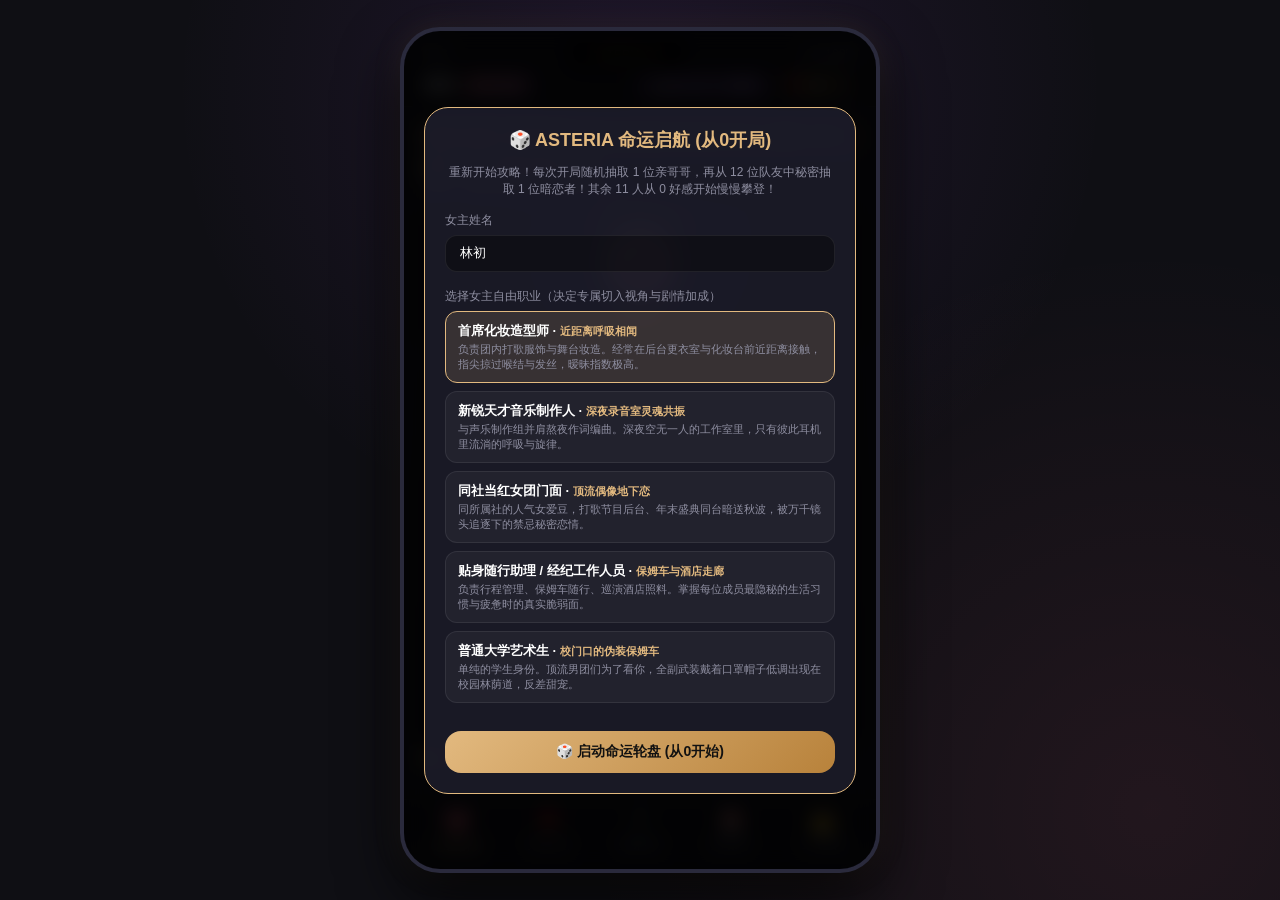
==== commit a6c497e2: "feat: enforce irreversible one-way timeline engine, remove chapter jumping and establish time conseq" ====
--- a/static/index.html
+++ b/static/index.html
@@ -37,13 +37,15 @@
 
     <!-- 主视口内容区 -->
     <main class="phone-content">
-        <!-- Tab 1: 恋爱视觉小说主线剧场 (核心驱动) -->
+        <!-- Tab 1: 恋爱视觉小说主线剧场 (单向时间流逝 · 错过不再来) -->
         <section id="tab-story" class="tab-pane active">
             <div class="story-container">
-                <!-- 章节选择与进度条 -->
-                <div class="story-chapter-bar">
-                    <span id="story-progress-indicator" style="font-size:11px; color:var(--accent-gold); font-weight:bold;">第 1/8 章</span>
-                    <button class="btn-mini" onclick="showChapterListModal()" style="font-size:10px; padding:2px 8px;">📑 选章回顾</button>
+                <!-- 严格单向时间轴流动条 -->
+                <div class="story-chapter-bar" style="background:linear-gradient(90deg, rgba(226,185,127,0.15), rgba(255,107,139,0.1)); border-color:var(--accent-gold);">
+                    <div style="display:flex; align-items:center; gap:6px;">
+                        <span id="story-time-badge" style="font-size:11px; color:var(--accent-gold); font-weight:bold;">📅 记忆回溯 · 7年前地下室</span>
+                    </div>
+                    <span style="font-size:10px; color:var(--text-muted); background:rgba(0,0,0,0.4); padding:2px 8px; border-radius:10px;">⏳ 错过不再来</span>
                 </div>
                 <div class="story-header">
                     <h2 id="story-chapter-title">序章 · 地下室的旧时月光</h2>
@@ -62,6 +64,9 @@
                 <!-- 故事对话滚动视口 -->
                 <div id="story-viewport" class="story-viewport"></div>
                 <!-- 剧情抉择分支 -->
+                <div style="font-size:10px; color:#e67e22; margin-bottom:6px; display:flex; align-items:center; gap:4px;">
+                    <span>⚠️ 命运单向抉择：一旦选定将永久推进时间，错失的心动将永不复返</span>
+                </div>
                 <div id="story-choices-container" class="story-choices"></div>
             </div>
         </section>
@@ -243,17 +248,6 @@
             </div>
         </div>
     </div>
-
-    <!-- 章节选择与剧情回顾模态框 (Chapter Modal) -->
-    <div id="chapter-modal" class="modal-overlay" style="display:none;">
-        <div class="modal-card">
-            <div style="display:flex; justify-content:space-between; align-items:center; margin-bottom:12px;">
-                <h2 style="font-size:15px; margin:0; color:var(--accent-gold);">📑 恋爱主线章节目录</h2>
-                <button onclick="closeChapterListModal()" style="background:none; border:none; color:var(--text-muted); font-size:18px; cursor:pointer;">✕</button>
-            </div>
-            <div id="chapter-list-container" style="display:flex; flex-direction:column; gap:8px; max-height:360px; overflow-y:auto;"></div>
-        </div>
-    </div>
 </div>
 
 <script src="./js/game_data.js"></script>
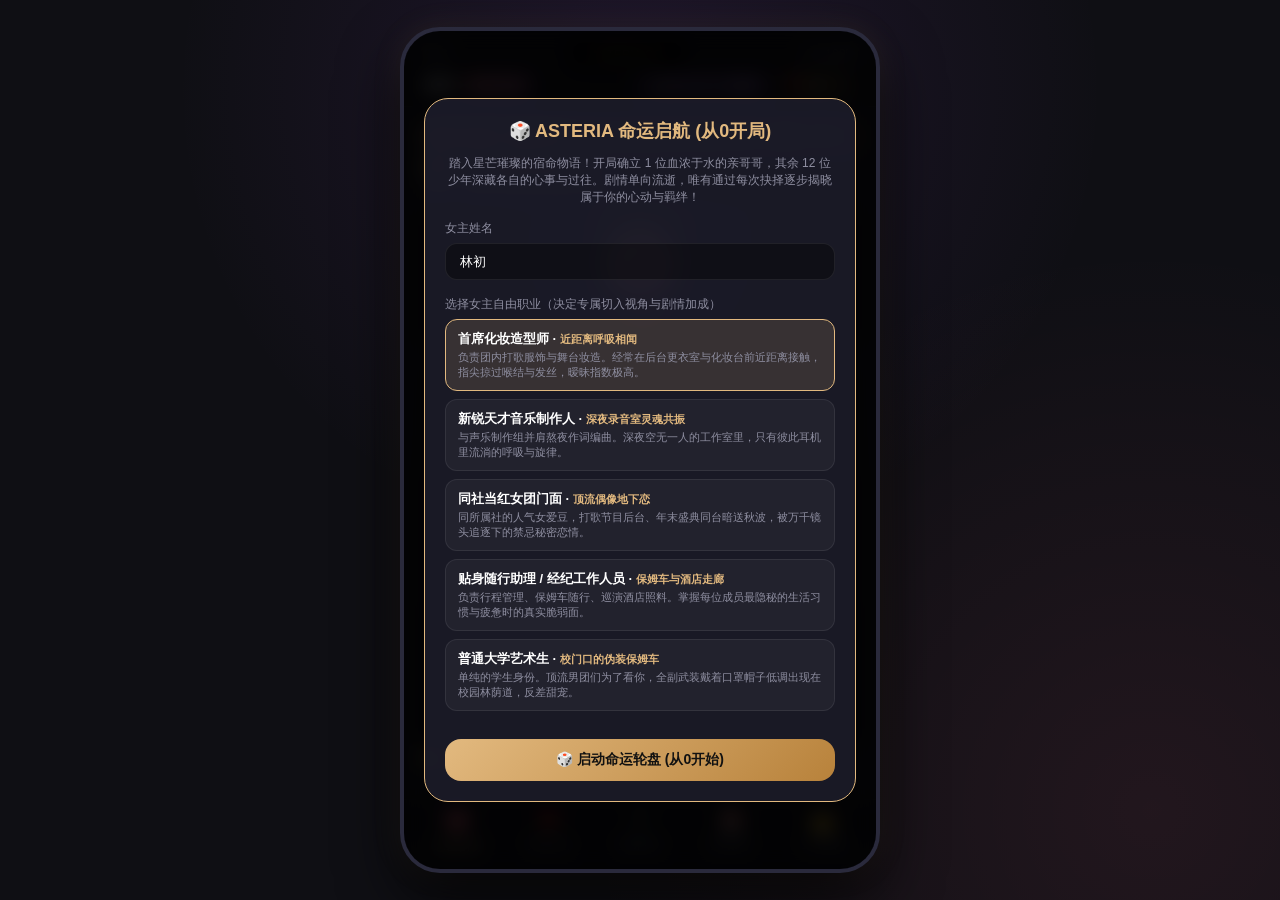
==== commit fae1557f: "feat: complete romance fog (brother-only reveal) and strictly story-driven irreversible progression" ====
--- a/static/index.html
+++ b/static/index.html
@@ -128,7 +128,7 @@
         <section id="tab-roster" class="tab-pane">
             <div style="font-size:12px;color:var(--text-muted);margin-bottom:10px;display:flex;justify-content:space-between;align-items:center;">
                 <span>👥 13位成员（严格年龄由长至幼排序）</span>
-                <span style="color:var(--accent-gold);font-size:11px;">1哥哥·1暗恋·11初始0好感</span>
+                <span style="color:var(--accent-gold);font-size:11px;">1位亲哥哥(唯一已知) · 12位未明队友</span>
             </div>
             <div id="roster-list" class="roster-container"></div>
         </section>
@@ -181,7 +181,7 @@
         <div class="modal-card">
             <h2>🎲 ASTERIA 命运启航 (从0开局)</h2>
             <p style="font-size:12px;color:var(--text-muted);text-align:center;margin-bottom:14px;">
-                重新开始攻略！每次开局随机抽取 1 位亲哥哥，再从 12 位队友中秘密抽取 1 位暗恋者！其余 11 人从 0 好感开始慢慢攀登！
+                踏入星芒璀璨的宿命物语！开局确立 1 位血浓于水的亲哥哥，其余 12 位少年深藏各自的心事与过往。剧情单向流逝，唯有通过每次抉择逐步揭晓属于你的心动与羁绊！
             </p>
 
             <div class="genesis-field">
